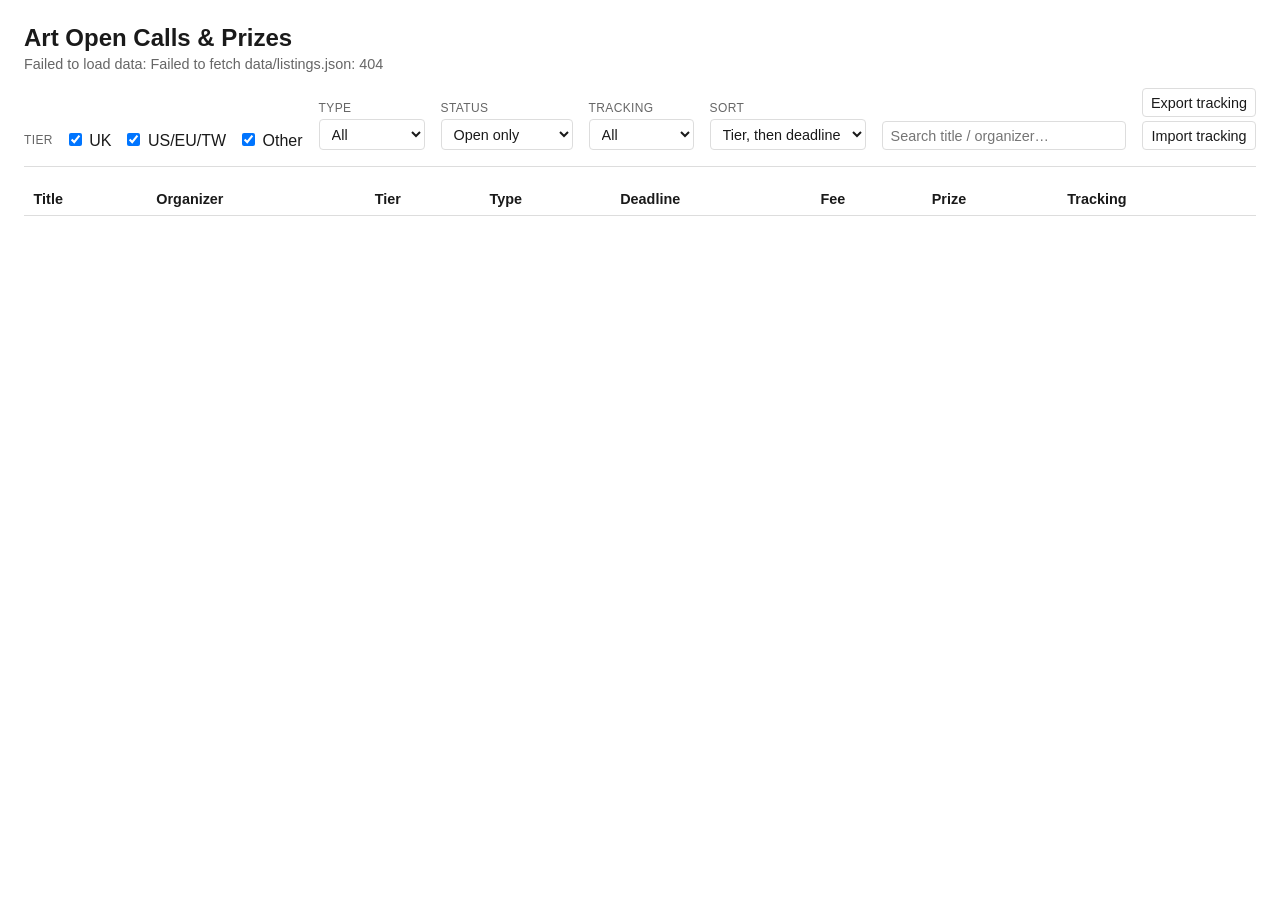
==== docs/index.html @ 50d799e4 "Add art open-call/prize scraper, tracker, and static dashboard GitHub-as-backend architecture: a wee" ====
<!doctype html>
<html lang="en">
<head>
  <meta charset="utf-8" />
  <meta name="viewport" content="width=device-width, initial-scale=1" />
  <title>Art Open Calls & Prizes</title>
  <link rel="stylesheet" href="style.css" />
</head>
<body>
  <header>
    <h1>Art Open Calls &amp; Prizes</h1>
    <p id="meta-badge" class="meta-badge">Loading…</p>
  </header>

  <section class="controls">
    <div class="control-group" id="tier-filter">
      <span class="control-label">Tier</span>
      <label><input type="checkbox" value="1" checked /> UK</label>
      <label><input type="checkbox" value="2" checked /> US/EU/TW</label>
      <label><input type="checkbox" value="3" checked /> Other</label>
    </div>

    <div class="control-group">
      <span class="control-label">Type</span>
      <select id="type-filter">
        <option value="">All</option>
        <option value="open_call">Open call</option>
        <option value="prize">Prize</option>
        <option value="residency">Residency</option>
        <option value="grant">Grant</option>
      </select>
    </div>

    <div class="control-group">
      <span class="control-label">Status</span>
      <select id="status-filter">
        <option value="open" selected>Open only</option>
        <option value="">Open + closed</option>
        <option value="closed">Closed only</option>
      </select>
    </div>

    <div class="control-group">
      <span class="control-label">Tracking</span>
      <select id="tracking-filter">
        <option value="">All</option>
        <option value="none">Unmarked</option>
        <option value="interested">Interested</option>
        <option value="applied">Applied</option>
        <option value="accepted">Accepted</option>
        <option value="rejected">Rejected</option>
        <option value="ignored">Ignored</option>
      </select>
    </div>

    <div class="control-group">
      <span class="control-label">Sort</span>
      <select id="sort-order">
        <option value="tier-deadline" selected>Tier, then deadline</option>
        <option value="deadline">Deadline</option>
        <option value="recent">Recently added</option>
      </select>
    </div>

    <div class="control-group grow">
      <input type="search" id="search-box" placeholder="Search title / organizer…" />
    </div>

    <div class="control-group">
      <button id="export-btn" type="button">Export tracking</button>
      <button id="import-btn" type="button">Import tracking</button>
      <input type="file" id="import-file" accept="application/json" hidden />
    </div>
  </section>

  <main>
    <table id="listings-table">
      <thead>
        <tr>
          <th>Title</th>
          <th>Organizer</th>
          <th>Tier</th>
          <th>Type</th>
          <th>Deadline</th>
          <th>Fee</th>
          <th>Prize</th>
          <th>Tracking</th>
        </tr>
      </thead>
      <tbody id="listings-body"></tbody>
    </table>
    <p id="empty-state" class="empty-state" hidden>No listings match the current filters.</p>
  </main>

  <script src="app.js"></script>
</body>
</html>
---- docs/style.css ----
:root {
  color-scheme: light dark;
  --bg: #ffffff;
  --fg: #1a1a1a;
  --muted: #666666;
  --border: #dddddd;
  --row-hover: #f5f5f5;
  --closed-bg: #f0f0f0;
  --tier1: #1d5fbf;
  --tier2: #b5651d;
  --tier3: #6a6a6a;
  --urgent: #c0392b;
  --soon: #b9770e;
}

@media (prefers-color-scheme: dark) {
  :root {
    --bg: #14161a;
    --fg: #eaeaea;
    --muted: #999999;
    --border: #333333;
    --row-hover: #1e2126;
    --closed-bg: #1a1c1f;
    --tier1: #6fa8f5;
    --tier2: #e0a464;
    --tier3: #a0a0a0;
    --urgent: #ff7566;
    --soon: #f0b64c;
  }
}

* {
  box-sizing: border-box;
}

body {
  margin: 0;
  padding: 1.5rem;
  background: var(--bg);
  color: var(--fg);
  font-family: -apple-system, BlinkMacSystemFont, "Segoe UI", Roboto, sans-serif;
}

header h1 {
  margin: 0 0 0.25rem;
  font-size: 1.5rem;
}

.meta-badge {
  margin: 0 0 1rem;
  color: var(--muted);
  font-size: 0.9rem;
}

.controls {
  display: flex;
  flex-wrap: wrap;
  gap: 1rem;
  align-items: end;
  margin-bottom: 1rem;
  padding-bottom: 1rem;
  border-bottom: 1px solid var(--border);
}

.control-group {
  display: flex;
  flex-direction: column;
  gap: 0.25rem;
}

.control-group.grow {
  flex: 1;
  min-width: 200px;
}

.control-label {
  font-size: 0.75rem;
  color: var(--muted);
  text-transform: uppercase;
  letter-spacing: 0.03em;
}

#tier-filter {
  flex-direction: row;
  align-items: center;
  gap: 0.75rem;
}

select, input, button {
  background: var(--bg);
  color: var(--fg);
  border: 1px solid var(--border);
  border-radius: 4px;
  padding: 0.35rem 0.5rem;
  font-size: 0.9rem;
}

button {
  cursor: pointer;
}

main {
  overflow-x: auto;
}

table {
  width: 100%;
  border-collapse: collapse;
}

th, td {
  text-align: left;
  padding: 0.5rem 0.6rem;
  border-bottom: 1px solid var(--border);
  font-size: 0.9rem;
  white-space: nowrap;
}

tbody tr:hover {
  background: var(--row-hover);
}

tr.closed-row {
  background: var(--closed-bg);
  color: var(--muted);
}

.tier-badge {
  font-size: 0.75rem;
  font-weight: 600;
  padding: 0.1rem 0.4rem;
  border-radius: 3px;
  color: #fff;
}

.tier-1 { background: var(--tier1); }
.tier-2 { background: var(--tier2); }
.tier-3 { background: var(--tier3); }

.deadline-urgent {
  color: var(--urgent);
  font-weight: 700;
}

.deadline-soon {
  color: var(--soon);
  font-weight: 600;
}

.empty-state {
  color: var(--muted);
  padding: 2rem 0;
  text-align: center;
}
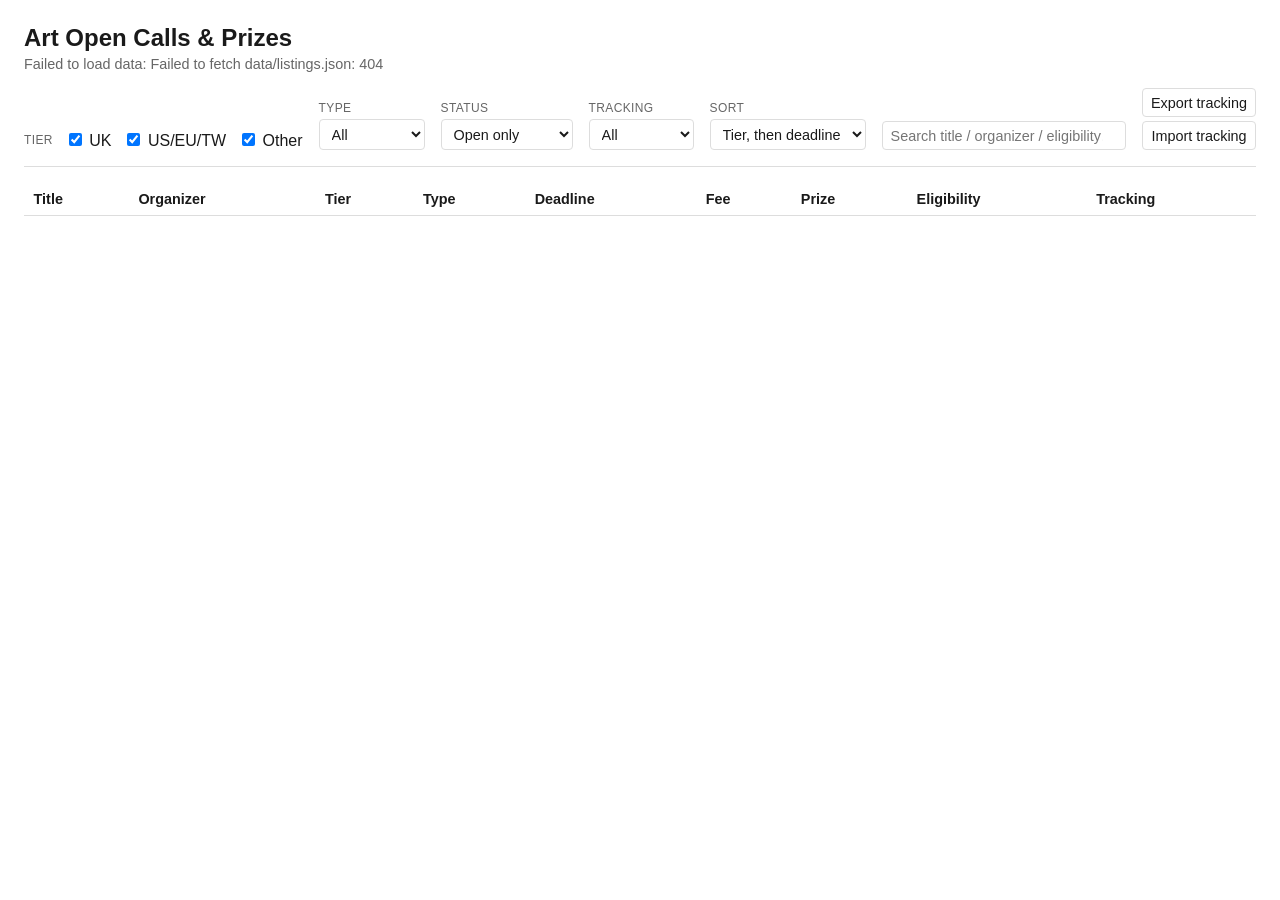
==== commit 21825baf: "Surface eligibility/requirements (citizenship, age, etc.) in dashboard The Listing model already had" ====
--- a/docs/index.html
+++ b/docs/index.html
@@ -63,7 +63,7 @@
     </div>
 
     <div class="control-group grow">
-      <input type="search" id="search-box" placeholder="Search title / organizer…" />
+      <input type="search" id="search-box" placeholder="Search title / organizer / eligibility…" />
     </div>
 
     <div class="control-group">
@@ -84,6 +84,7 @@
           <th>Deadline</th>
           <th>Fee</th>
           <th>Prize</th>
+          <th>Eligibility</th>
           <th>Tracking</th>
         </tr>
       </thead>
--- a/docs/style.css
+++ b/docs/style.css
@@ -116,6 +116,13 @@
   white-space: nowrap;
 }
 
+.eligibility-cell {
+  white-space: normal;
+  max-width: 20rem;
+  overflow: hidden;
+  text-overflow: ellipsis;
+}
+
 tbody tr:hover {
   background: var(--row-hover);
 }
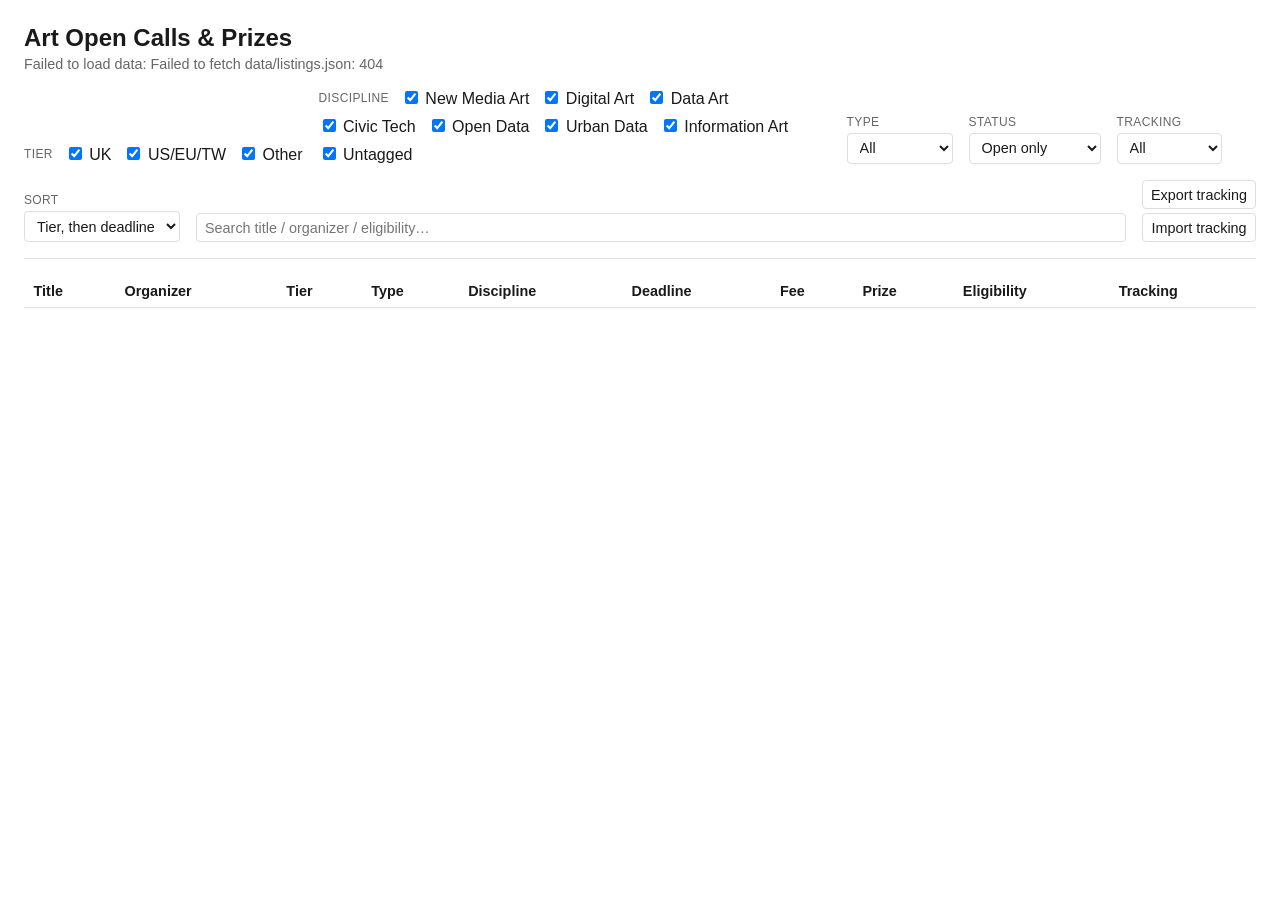
==== commit f598d0af: "Add discipline auto-tagging and filter for personal practice focus Listings are auto-tagged (from ti" ====
--- a/docs/index.html
+++ b/docs/index.html
@@ -18,6 +18,11 @@
       <label><input type="checkbox" value="1" checked /> UK</label>
       <label><input type="checkbox" value="2" checked /> US/EU/TW</label>
       <label><input type="checkbox" value="3" checked /> Other</label>
+    </div>
+
+    <div class="control-group" id="discipline-filter">
+      <span class="control-label">Discipline</span>
+      <!-- checkboxes populated by app.js from DISCIPLINE_TAGS, plus an "Untagged" option -->
     </div>
 
     <div class="control-group">
@@ -81,6 +86,7 @@
           <th>Organizer</th>
           <th>Tier</th>
           <th>Type</th>
+          <th>Discipline</th>
           <th>Deadline</th>
           <th>Fee</th>
           <th>Prize</th>
--- a/docs/style.css
+++ b/docs/style.css
@@ -86,6 +86,14 @@
   gap: 0.75rem;
 }
 
+#discipline-filter {
+  flex-direction: row;
+  flex-wrap: wrap;
+  align-items: center;
+  gap: 0.5rem 0.75rem;
+  max-width: 32rem;
+}
+
 select, input, button {
   background: var(--bg);
   color: var(--fg);
@@ -144,6 +152,21 @@
 .tier-2 { background: var(--tier2); }
 .tier-3 { background: var(--tier3); }
 
+.discipline-badge {
+  display: inline-block;
+  font-size: 0.75rem;
+  padding: 0.1rem 0.4rem;
+  border-radius: 3px;
+  border: 1px solid var(--border);
+  color: var(--muted);
+  white-space: nowrap;
+}
+
+.discipline-untagged {
+  font-style: italic;
+  opacity: 0.7;
+}
+
 .deadline-urgent {
   color: var(--urgent);
   font-weight: 700;
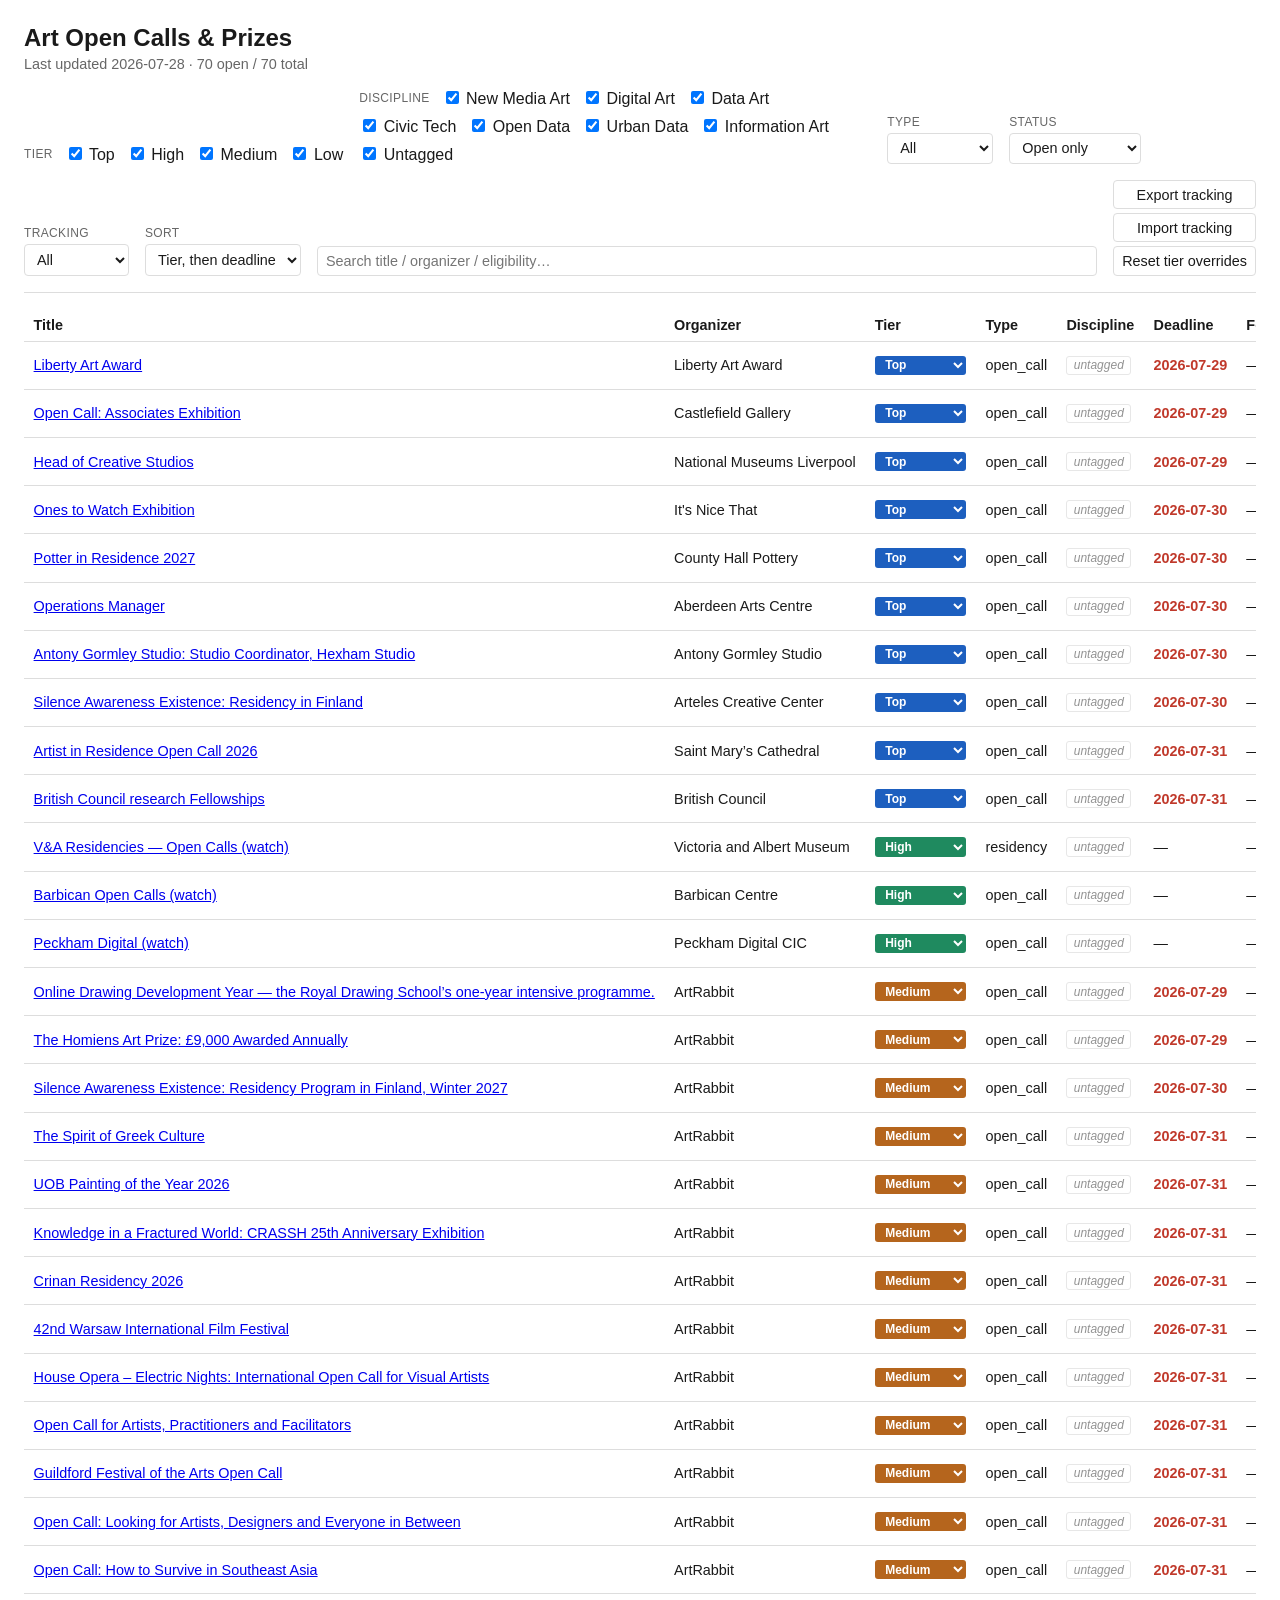
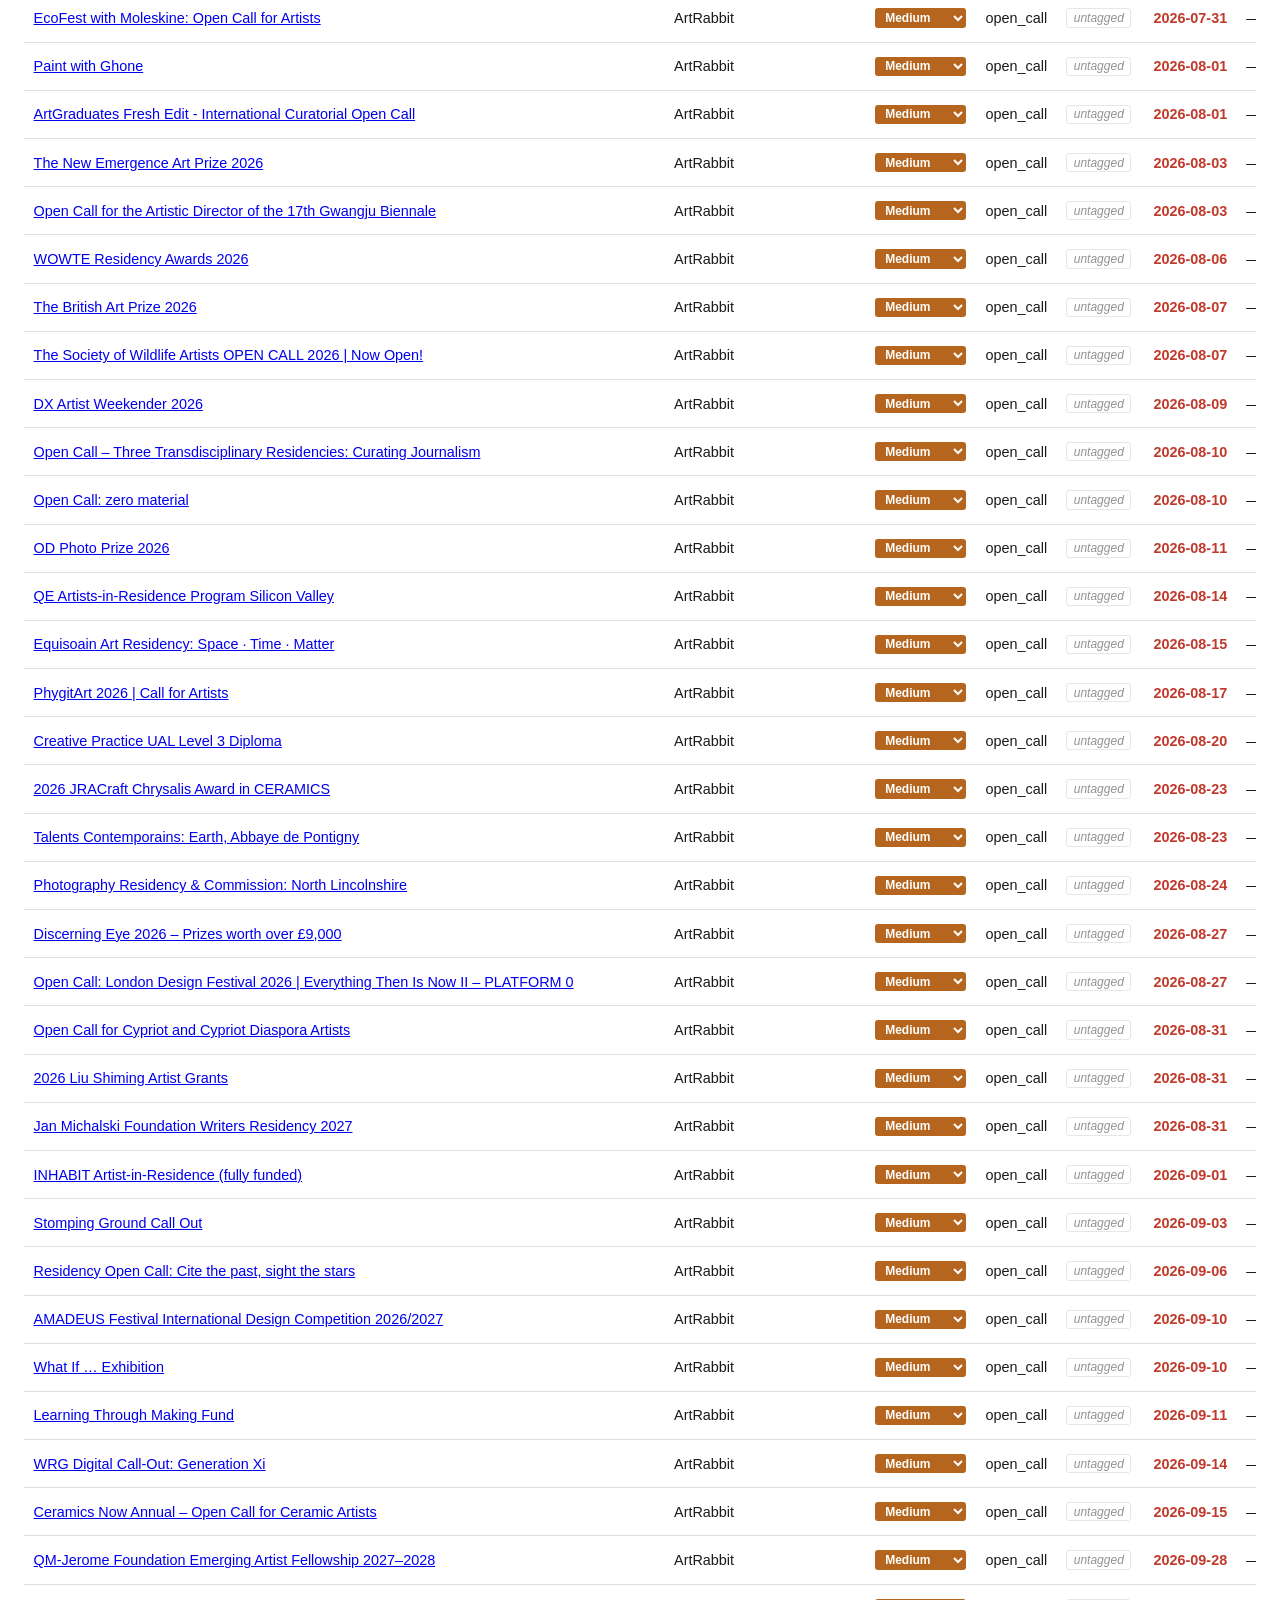
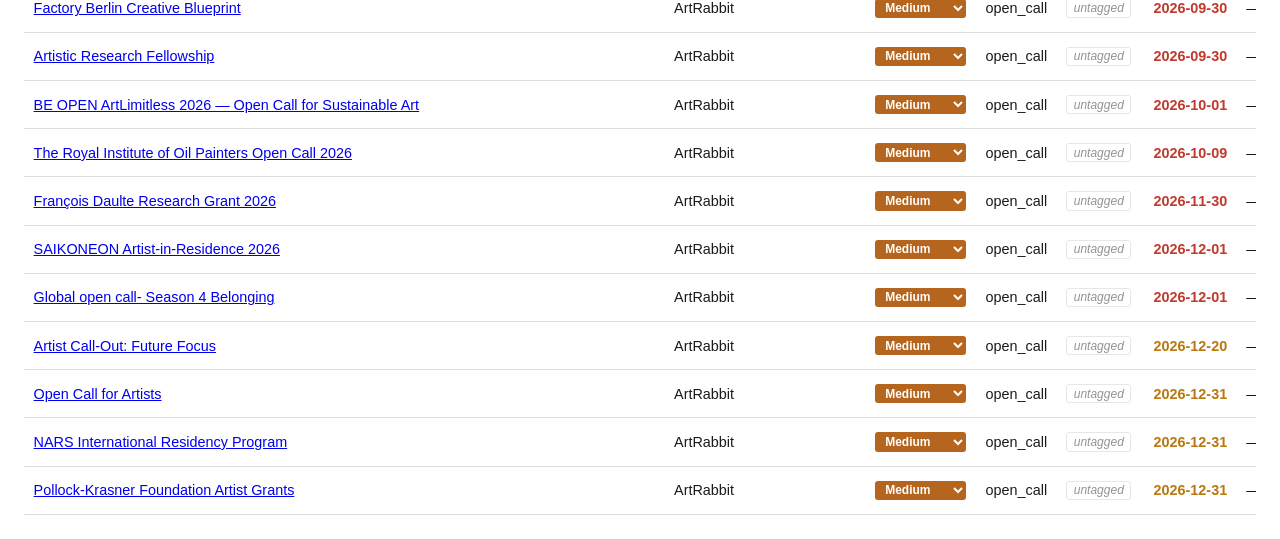
==== commit 430e9bff: "Replace numeric region_tier with user-editable top/high/medium/low Tier is fundamentally about natio" ====
--- a/docs/index.html
+++ b/docs/index.html
@@ -15,9 +15,10 @@
   <section class="controls">
     <div class="control-group" id="tier-filter">
       <span class="control-label">Tier</span>
-      <label><input type="checkbox" value="1" checked /> UK</label>
-      <label><input type="checkbox" value="2" checked /> US/EU/TW</label>
-      <label><input type="checkbox" value="3" checked /> Other</label>
+      <label><input type="checkbox" value="top" checked /> Top</label>
+      <label><input type="checkbox" value="high" checked /> High</label>
+      <label><input type="checkbox" value="medium" checked /> Medium</label>
+      <label><input type="checkbox" value="low" checked /> Low</label>
     </div>
 
     <div class="control-group" id="discipline-filter">
@@ -75,6 +76,7 @@
       <button id="export-btn" type="button">Export tracking</button>
       <button id="import-btn" type="button">Import tracking</button>
       <input type="file" id="import-file" accept="application/json" hidden />
+      <button id="reset-tiers-btn" type="button" title="Clear all your custom nation/region tier settings">Reset tier overrides</button>
     </div>
   </section>
 
--- a/docs/style.css
+++ b/docs/style.css
@@ -6,9 +6,10 @@
   --border: #dddddd;
   --row-hover: #f5f5f5;
   --closed-bg: #f0f0f0;
-  --tier1: #1d5fbf;
-  --tier2: #b5651d;
-  --tier3: #6a6a6a;
+  --tier-top: #1d5fbf;
+  --tier-high: #1f8a5f;
+  --tier-medium: #b5651d;
+  --tier-low: #6a6a6a;
   --urgent: #c0392b;
   --soon: #b9770e;
 }
@@ -21,9 +22,10 @@
     --border: #333333;
     --row-hover: #1e2126;
     --closed-bg: #1a1c1f;
-    --tier1: #6fa8f5;
-    --tier2: #e0a464;
-    --tier3: #a0a0a0;
+    --tier-top: #6fa8f5;
+    --tier-high: #4fd39a;
+    --tier-medium: #e0a464;
+    --tier-low: #a0a0a0;
     --urgent: #ff7566;
     --soon: #f0b64c;
   }
@@ -140,17 +142,19 @@
   color: var(--muted);
 }
 
-.tier-badge {
+.tier-select {
   font-size: 0.75rem;
   font-weight: 600;
-  padding: 0.1rem 0.4rem;
+  padding: 0.1rem 1.2rem 0.1rem 0.4rem;
   border-radius: 3px;
+  border: none;
   color: #fff;
 }
 
-.tier-1 { background: var(--tier1); }
-.tier-2 { background: var(--tier2); }
-.tier-3 { background: var(--tier3); }
+.tier-top { background: var(--tier-top); }
+.tier-high { background: var(--tier-high); }
+.tier-medium { background: var(--tier-medium); }
+.tier-low { background: var(--tier-low); }
 
 .discipline-badge {
   display: inline-block;
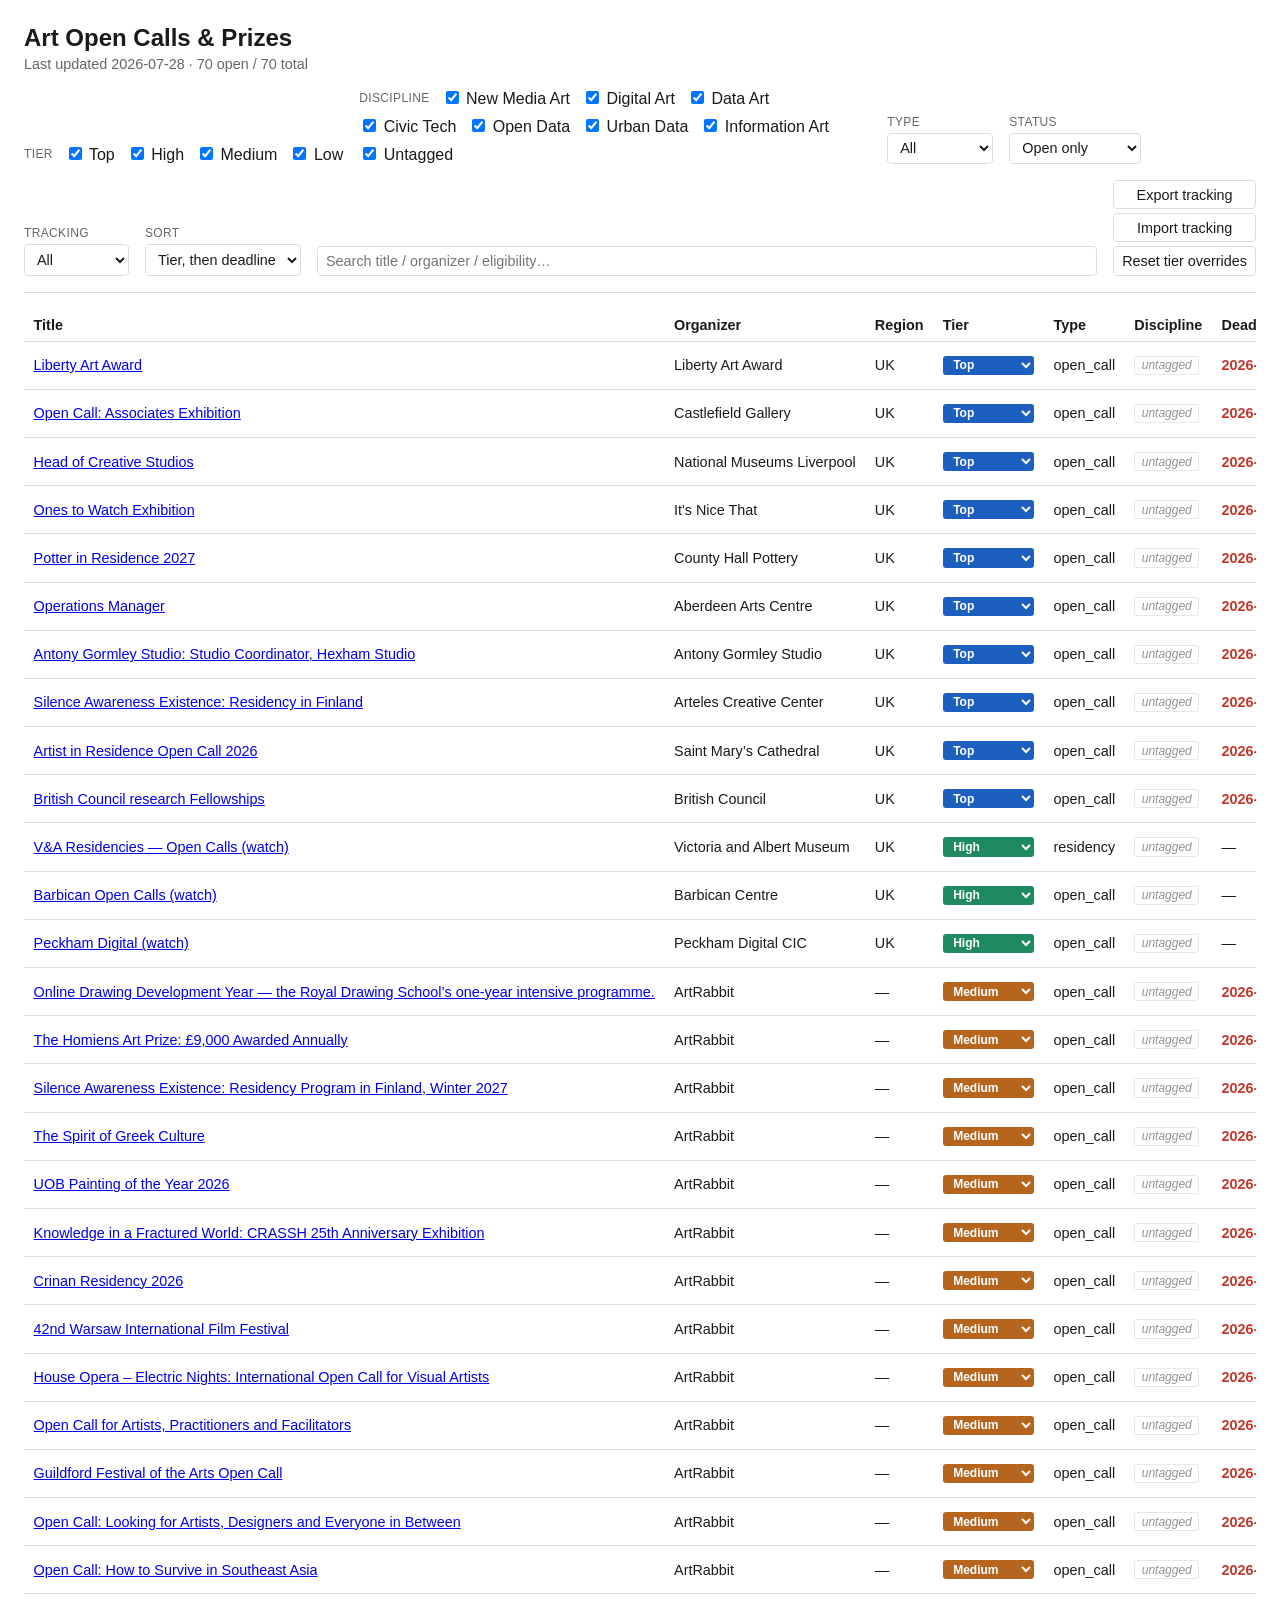
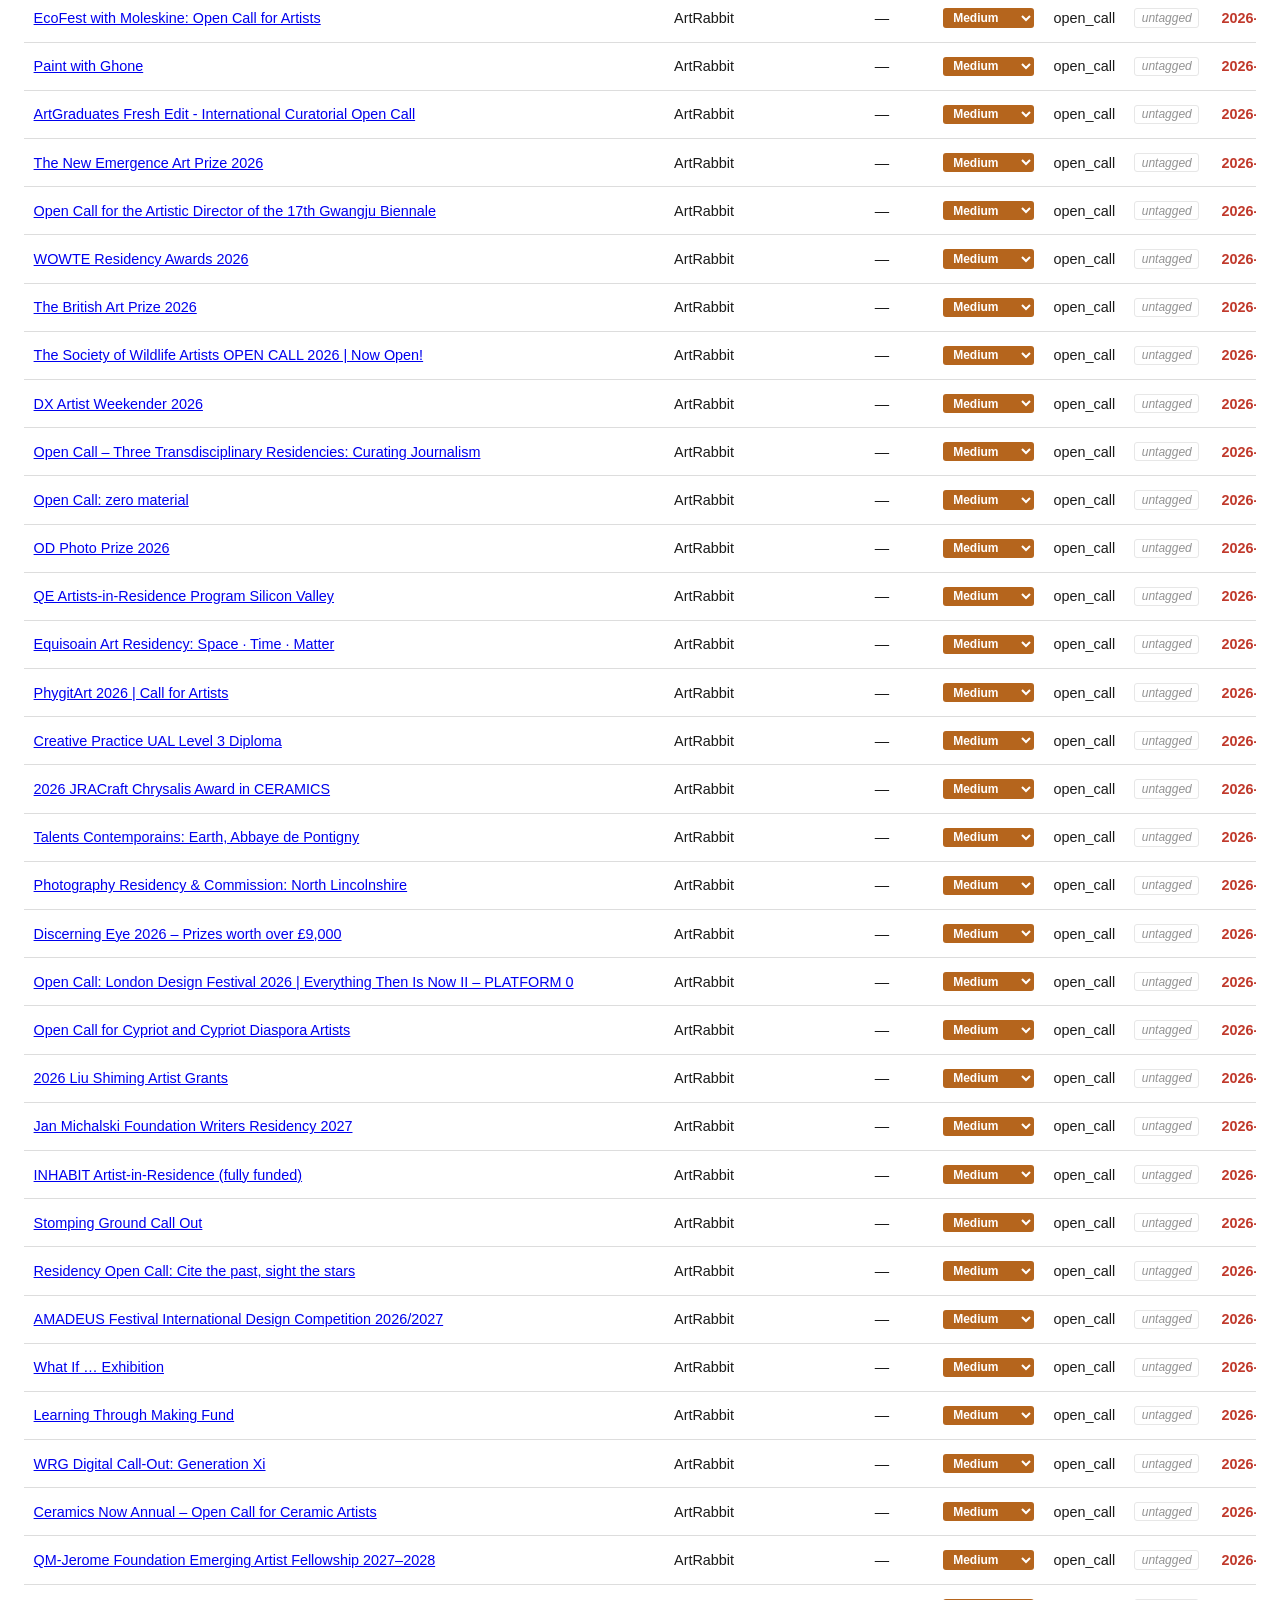
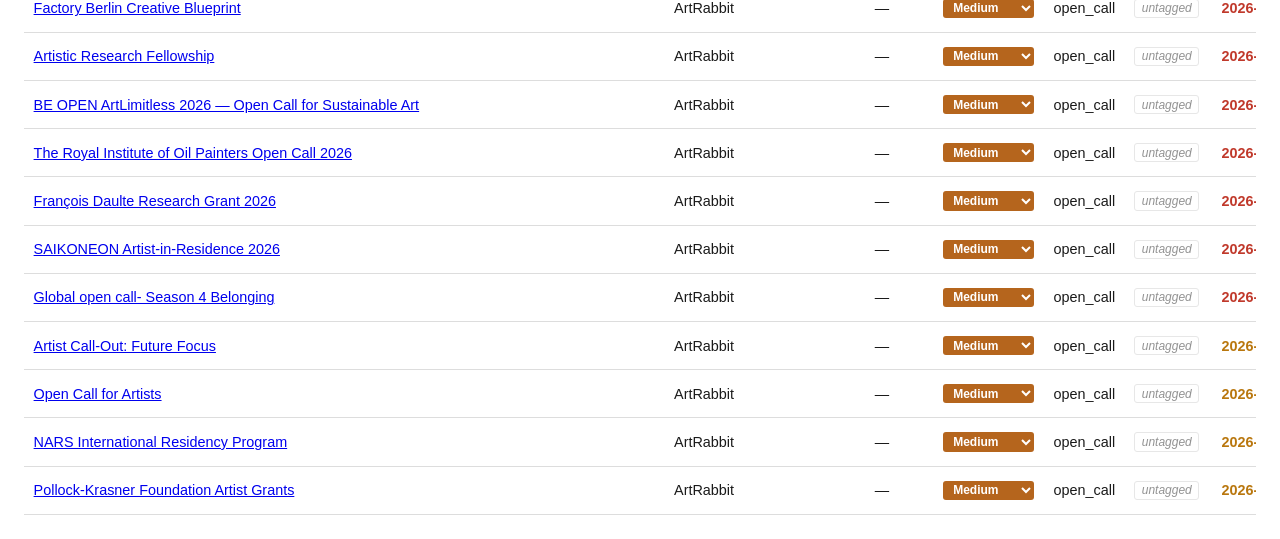
==== commit 0d95d8f0: "Add missing Region column to the dashboard table country was only used internally for tier computati" ====
--- a/docs/index.html
+++ b/docs/index.html
@@ -86,6 +86,7 @@
         <tr>
           <th>Title</th>
           <th>Organizer</th>
+          <th>Region</th>
           <th>Tier</th>
           <th>Type</th>
           <th>Discipline</th>
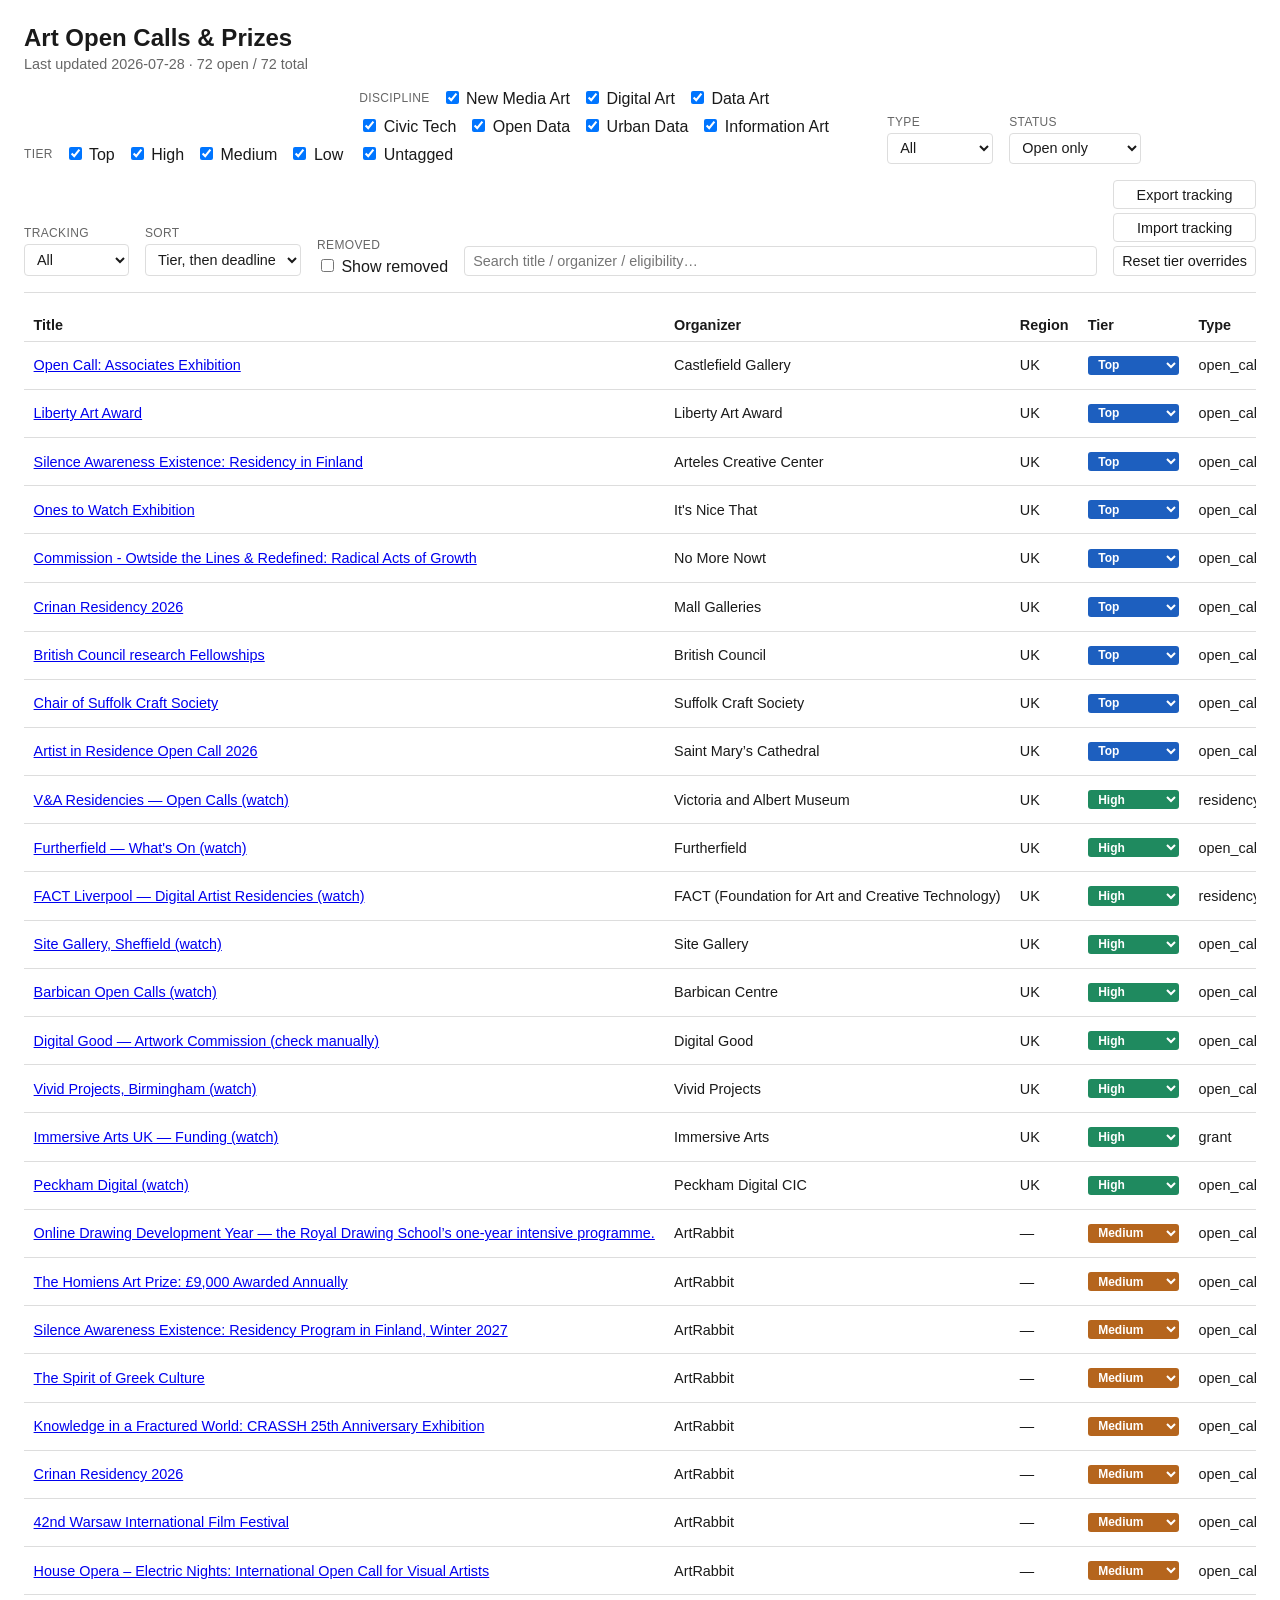
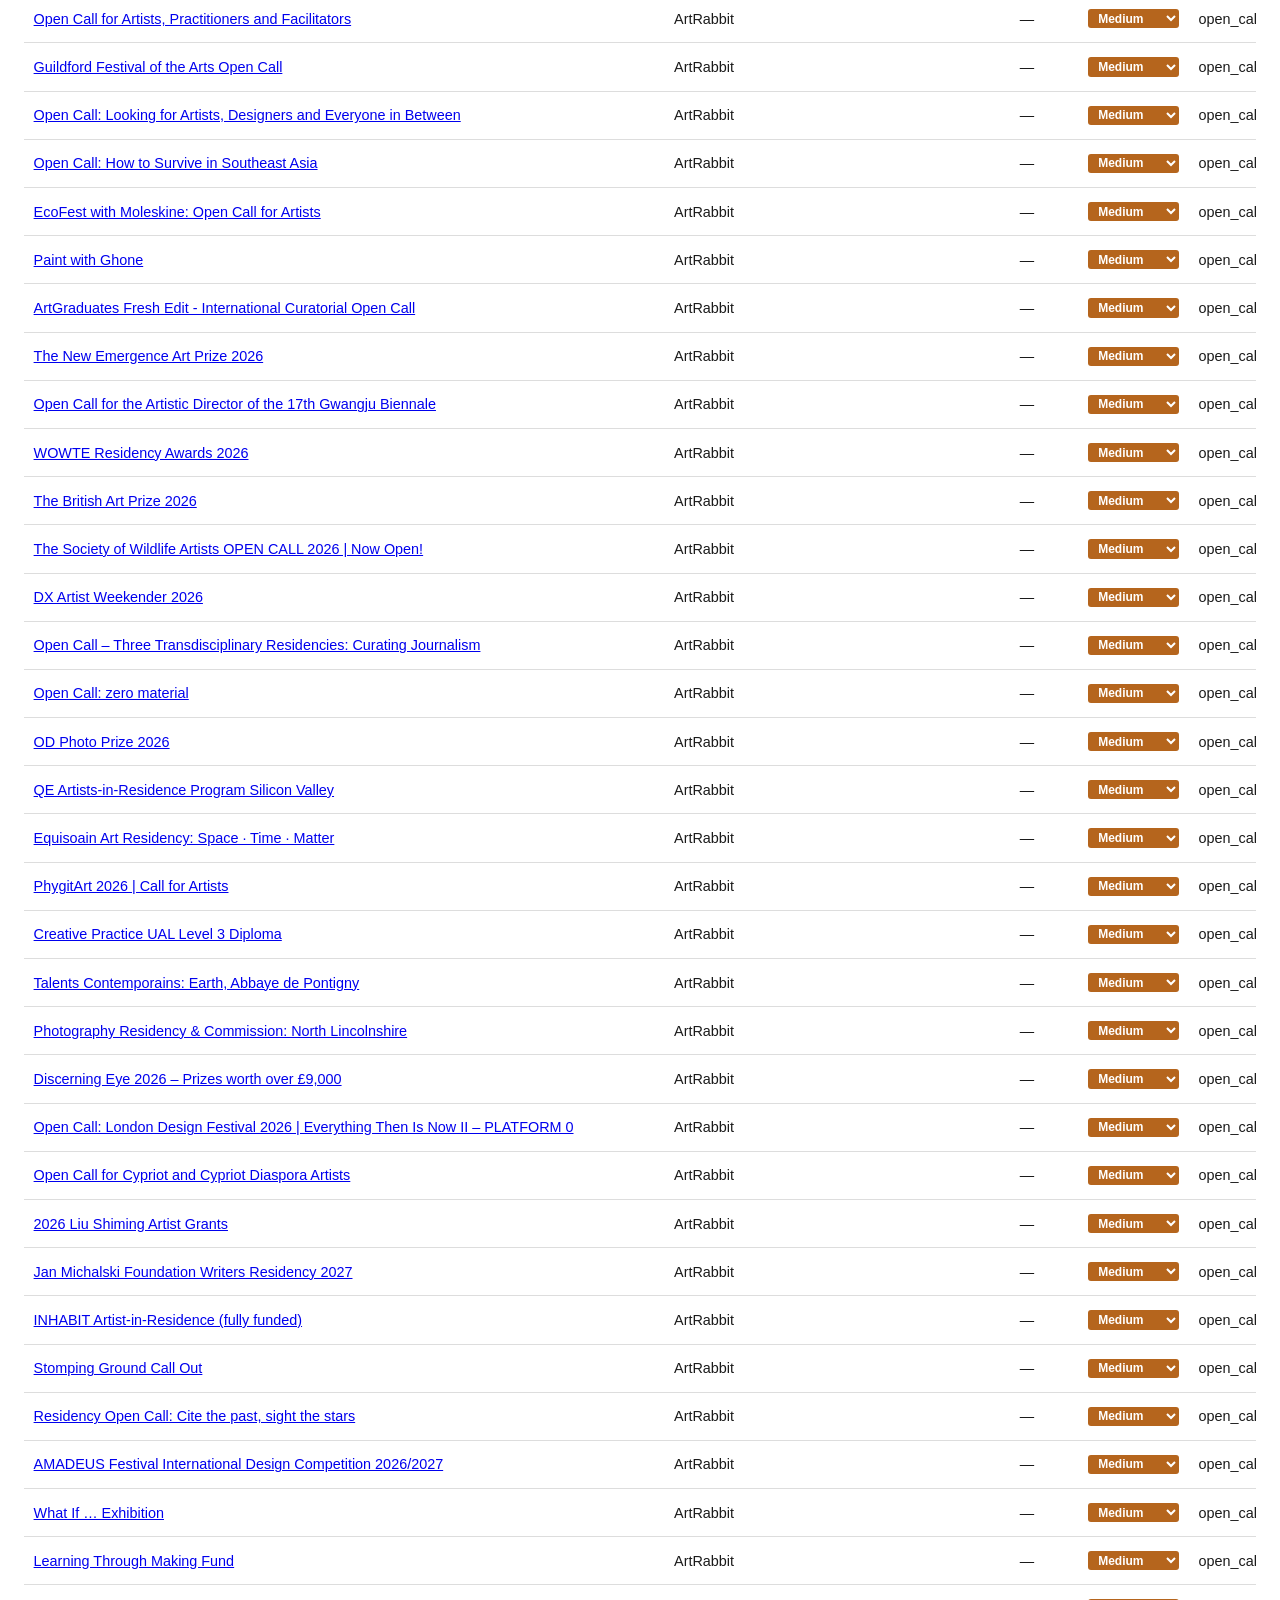
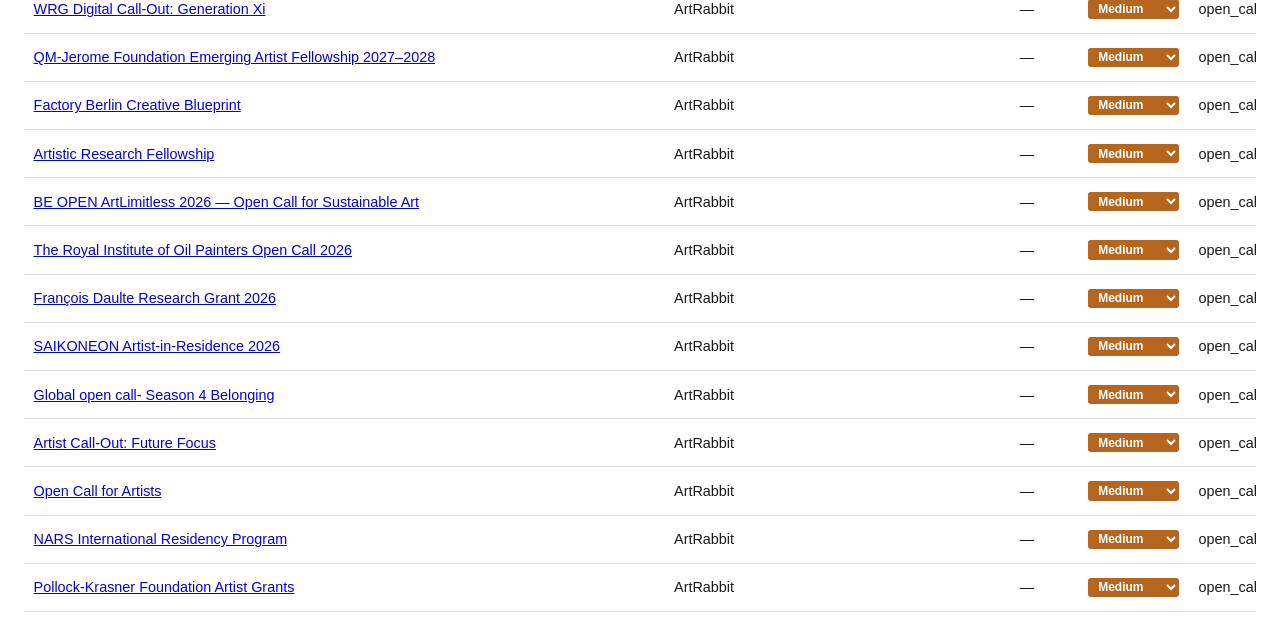
==== commit d850e231: "Remove BOM source; add per-row Remove/Restore to the dashboard - BOM (Birmingham Open Media) removed" ====
--- a/docs/index.html
+++ b/docs/index.html
@@ -68,6 +68,11 @@
       </select>
     </div>
 
+    <div class="control-group">
+      <span class="control-label">Removed</span>
+      <label><input type="checkbox" id="show-removed-filter" /> Show removed</label>
+    </div>
+
     <div class="control-group grow">
       <input type="search" id="search-box" placeholder="Search title / organizer / eligibility…" />
     </div>
@@ -95,6 +100,7 @@
           <th>Prize</th>
           <th>Eligibility</th>
           <th>Tracking</th>
+          <th>Remove</th>
         </tr>
       </thead>
       <tbody id="listings-body"></tbody>
--- a/docs/style.css
+++ b/docs/style.css
@@ -142,6 +142,15 @@
   color: var(--muted);
 }
 
+tr.dismissed-row {
+  opacity: 0.6;
+}
+
+.remove-btn {
+  font-size: 0.75rem;
+  padding: 0.2rem 0.5rem;
+}
+
 .tier-select {
   font-size: 0.75rem;
   font-weight: 600;
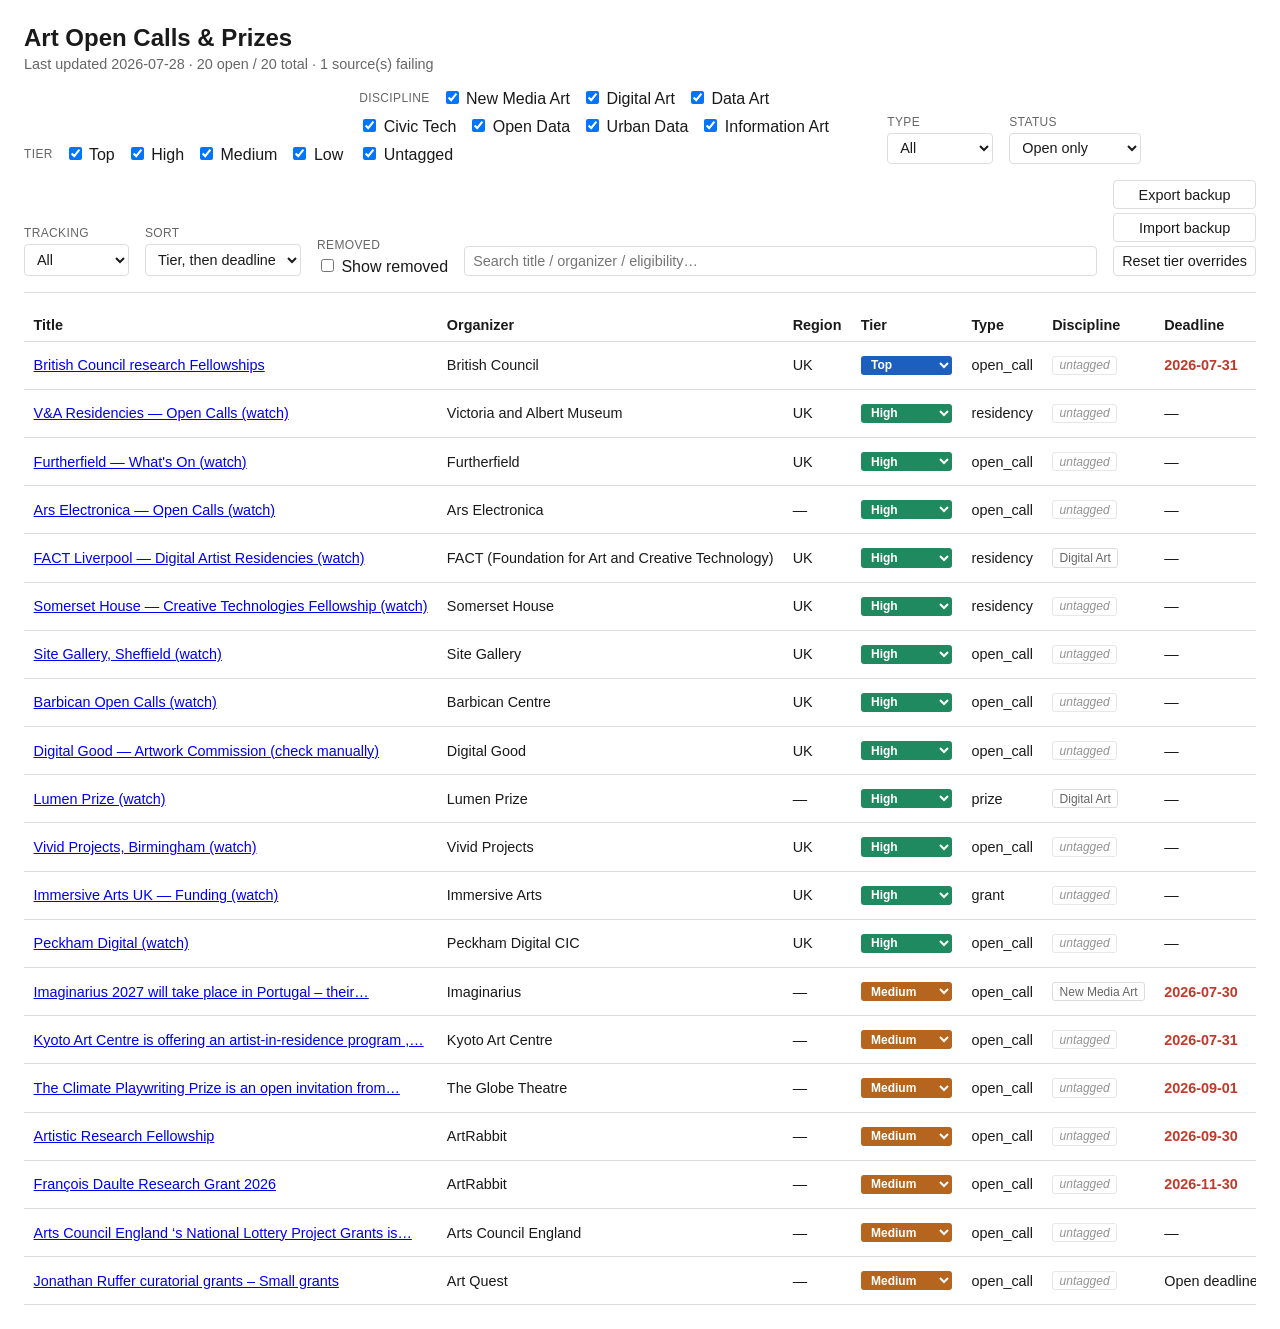
==== commit 0e226694: "Combine tracking/tier/dismissed into one backup file; document the flow Extended Export/Import to bu" ====
--- a/docs/index.html
+++ b/docs/index.html
@@ -78,8 +78,8 @@
     </div>
 
     <div class="control-group">
-      <button id="export-btn" type="button">Export tracking</button>
-      <button id="import-btn" type="button">Import tracking</button>
+      <button id="export-btn" type="button" title="Downloads tracking + tier overrides + removed listings as one file">Export backup</button>
+      <button id="import-btn" type="button" title="Restores tracking + tier overrides + removed listings from a backup file">Import backup</button>
       <input type="file" id="import-file" accept="application/json" hidden />
       <button id="reset-tiers-btn" type="button" title="Clear all your custom nation/region tier settings">Reset tier overrides</button>
     </div>
